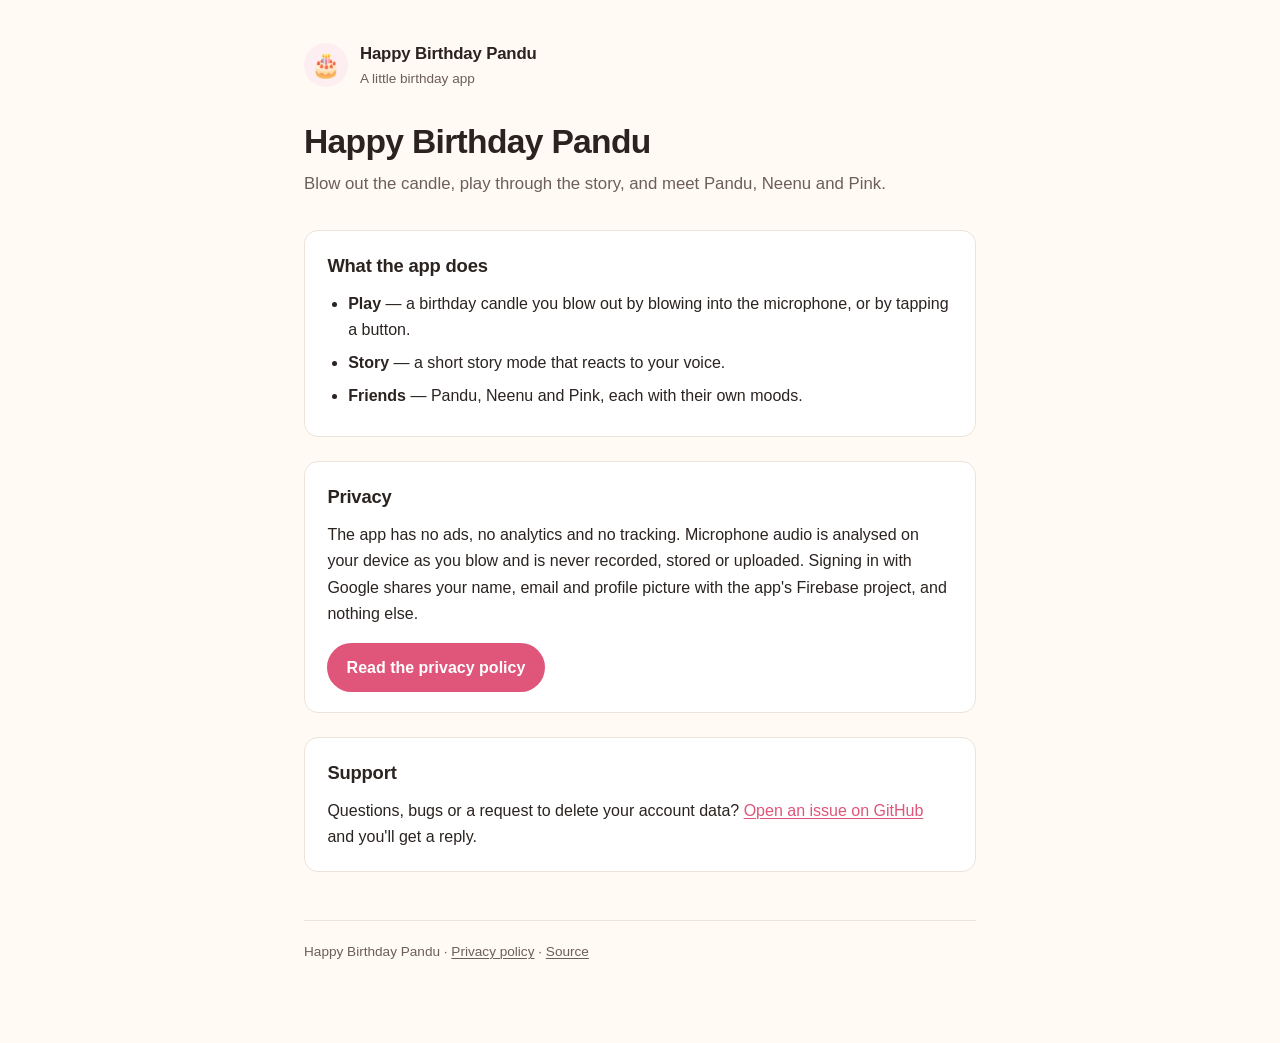
==== docs/index.html @ 3a4f0444 "Add GitHub Pages site with privacy policy Public site for the Happy Birthday Pandu app, served from " ====
<!doctype html>
<html lang="en">
<head>
<meta charset="utf-8">
<meta name="viewport" content="width=device-width, initial-scale=1">
<title>Happy Birthday Pandu</title>
<meta name="description" content="Happy Birthday Pandu is a playful birthday app with a candle you blow out, a story mode and a cast of panda friends.">
<link rel="stylesheet" href="style.css">
<link rel="icon" href="data:image/svg+xml,%3Csvg xmlns='http://www.w3.org/2000/svg' viewBox='0 0 100 100'%3E%3Ctext y='.9em' font-size='90'%3E%F0%9F%8E%82%3C/text%3E%3C/svg%3E">
</head>
<body>
<div class="wrap">

  <header class="site">
    <div class="mark" aria-hidden="true">🎂</div>
    <div>
      <div class="name">Happy Birthday Pandu</div>
      <div class="sub">A little birthday app</div>
    </div>
  </header>

  <h1>Happy Birthday Pandu</h1>
  <p class="lede">Blow out the candle, play through the story, and meet Pandu, Neenu and Pink.</p>

  <div class="card">
    <h2>What the app does</h2>
    <ul>
      <li><strong>Play</strong> — a birthday candle you blow out by blowing into the microphone, or by tapping a button.</li>
      <li><strong>Story</strong> — a short story mode that reacts to your voice.</li>
      <li><strong>Friends</strong> — Pandu, Neenu and Pink, each with their own moods.</li>
    </ul>
  </div>

  <div class="card">
    <h2>Privacy</h2>
    <p>The app has no ads, no analytics and no tracking. Microphone audio is analysed on your device as you blow and is never recorded, stored or uploaded. Signing in with Google shares your name, email and profile picture with the app's Firebase project, and nothing else.</p>
    <p><a class="btn" href="privacy/">Read the privacy policy</a></p>
  </div>

  <div class="card">
    <h2>Support</h2>
    <p>Questions, bugs or a request to delete your account data? <a href="https://github.com/iamvipinvijayan/Happy-Birthday-Pandu/issues">Open an issue on GitHub</a> and you'll get a reply.</p>
  </div>

  <footer class="site">
    <p>Happy Birthday Pandu · <a href="privacy/">Privacy policy</a> · <a href="https://github.com/iamvipinvijayan/Happy-Birthday-Pandu">Source</a></p>
  </footer>

</div>
</body>
</html>
---- docs/style.css ----
:root {
  --bg: #fffaf3;
  --surface: #ffffff;
  --text: #2a2320;
  --muted: #6b5f58;
  --accent: #e0557a;
  --accent-soft: #fdeef2;
  --border: #ece3db;
  --radius: 14px;
}

@media (prefers-color-scheme: dark) {
  :root:not([data-theme="light"]) {
    --bg: #17120f;
    --surface: #211a16;
    --text: #f2e9e2;
    --muted: #b3a49b;
    --accent: #ff8fab;
    --accent-soft: #31211f;
    --border: #352a24;
  }
}

:root[data-theme="dark"] {
  --bg: #17120f;
  --surface: #211a16;
  --text: #f2e9e2;
  --muted: #b3a49b;
  --accent: #ff8fab;
  --accent-soft: #31211f;
  --border: #352a24;
}

* { box-sizing: border-box; }

html { -webkit-text-size-adjust: 100%; }

body {
  margin: 0;
  background: var(--bg);
  color: var(--text);
  font: 16px/1.65 -apple-system, BlinkMacSystemFont, "Segoe UI", Roboto, "Helvetica Neue", Arial, sans-serif;
}

.wrap {
  max-width: 44rem;
  margin: 0 auto;
  padding: 2.5rem 16px 4rem;
}

header.site {
  display: flex;
  align-items: center;
  gap: .75rem;
  margin-bottom: 2rem;
}

header.site .mark {
  width: 2.75rem;
  height: 2.75rem;
  flex: none;
  display: grid;
  place-items: center;
  font-size: 1.5rem;
  background: var(--accent-soft);
  border-radius: 50%;
}

header.site .name {
  font-weight: 650;
  font-size: 1.05rem;
  letter-spacing: -.01em;
}

header.site .sub {
  color: var(--muted);
  font-size: .85rem;
}

h1 {
  font-size: clamp(1.6rem, 5vw, 2.1rem);
  line-height: 1.2;
  letter-spacing: -.02em;
  margin: 0 0 .5rem;
}

h2 {
  font-size: 1.15rem;
  letter-spacing: -.01em;
  margin: 2.25rem 0 .6rem;
  padding-top: 1.25rem;
  border-top: 1px solid var(--border);
}

h2:first-of-type { border-top: 0; padding-top: 0; }

h3 { font-size: 1rem; margin: 1.5rem 0 .4rem; }

p, ul, ol { margin: 0 0 1rem; }

ul, ol { padding-left: 1.3rem; }

li { margin-bottom: .4rem; }

a { color: var(--accent); text-decoration-thickness: 1px; text-underline-offset: 2px; }

.lede {
  font-size: 1.05rem;
  color: var(--muted);
  margin-bottom: 2rem;
}

.meta {
  font-size: .85rem;
  color: var(--muted);
  margin-bottom: 2rem;
}

.card {
  background: var(--surface);
  border: 1px solid var(--border);
  border-radius: var(--radius);
  padding: 1.25rem 1.4rem;
  margin: 0 0 1.5rem;
}

.card p:last-child, .card ul:last-child { margin-bottom: 0; }

.card h2 { border-top: 0; padding-top: 0; margin-top: 0; }

.btn {
  display: inline-block;
  background: var(--accent);
  color: #fff;
  padding: .7rem 1.2rem;
  border-radius: 999px;
  font-weight: 600;
  text-decoration: none;
}

.btn:hover { opacity: .9; }

table {
  width: 100%;
  border-collapse: collapse;
  margin: 0 0 1.25rem;
  font-size: .95rem;
  display: block;
  overflow-x: auto;
}

th, td {
  text-align: left;
  padding: .6rem .7rem;
  border-bottom: 1px solid var(--border);
  vertical-align: top;
}

th { font-weight: 650; }

code {
  font-family: ui-monospace, SFMono-Regular, Menlo, Consolas, monospace;
  font-size: .9em;
  background: var(--accent-soft);
  padding: .1em .35em;
  border-radius: 5px;
}

footer.site {
  margin-top: 3rem;
  padding-top: 1.25rem;
  border-top: 1px solid var(--border);
  color: var(--muted);
  font-size: .85rem;
}

footer.site a { color: var(--muted); }
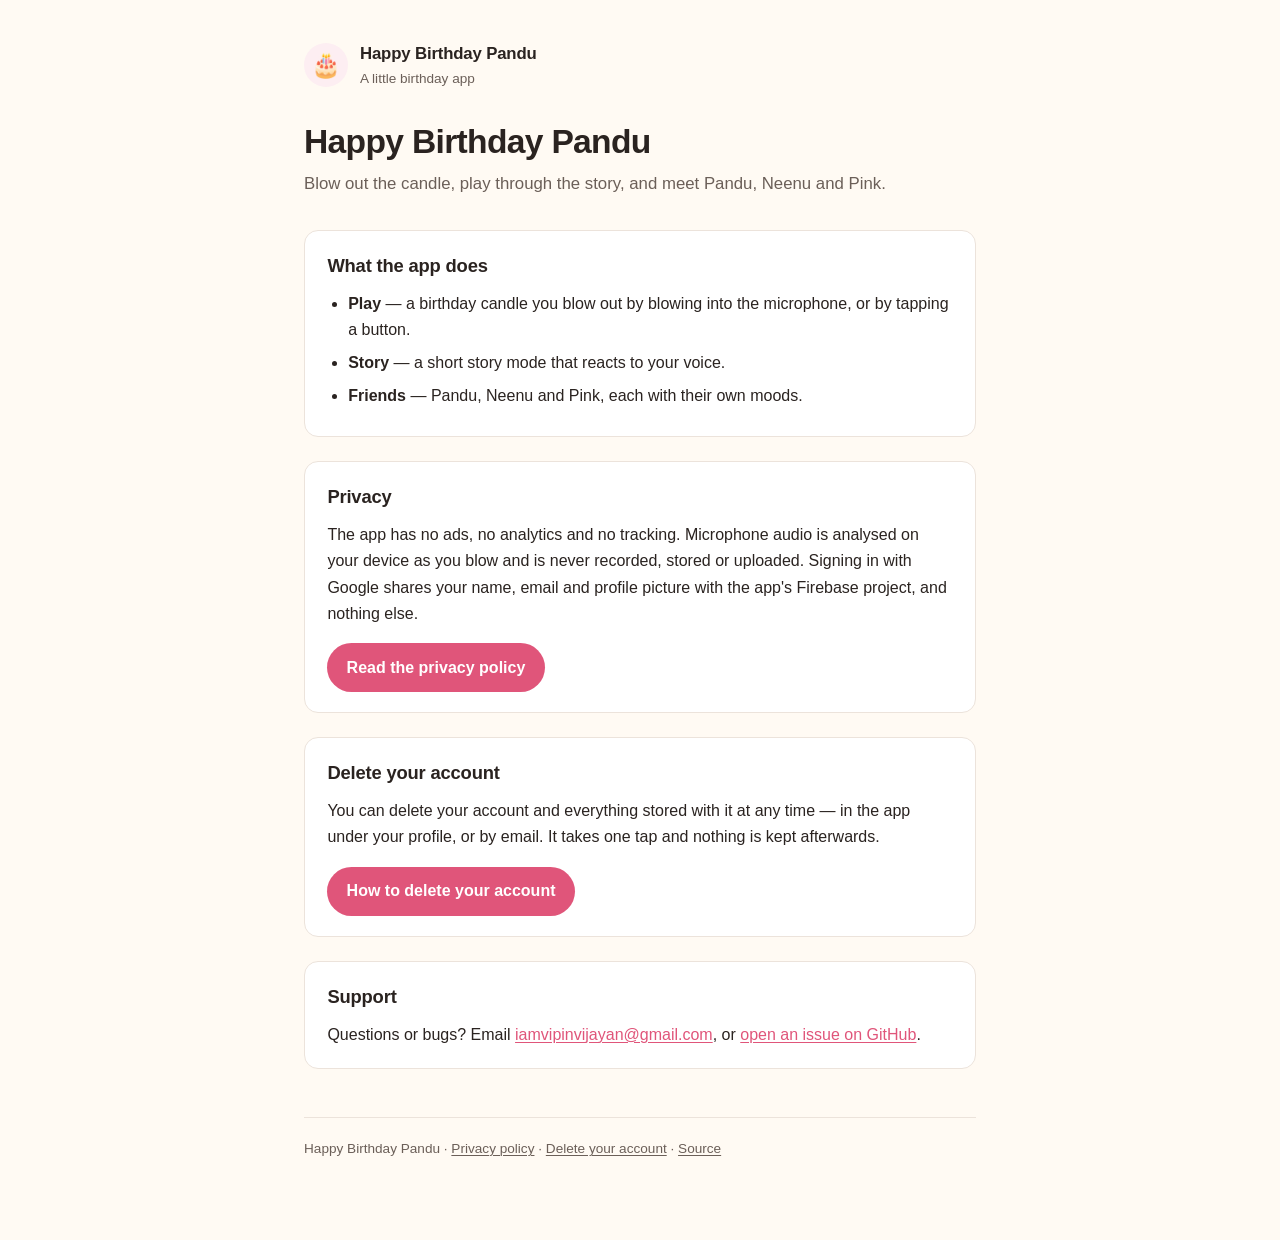
==== commit 0edf498b: "Add account deletion page and point the policy at it Google Play requires a public, no-login page de" ====
--- a/docs/index.html
+++ b/docs/index.html
@@ -38,12 +38,18 @@
   </div>
 
   <div class="card">
+    <h2>Delete your account</h2>
+    <p>You can delete your account and everything stored with it at any time — in the app under your profile, or by email. It takes one tap and nothing is kept afterwards.</p>
+    <p><a class="btn" href="delete-account/">How to delete your account</a></p>
+  </div>
+
+  <div class="card">
     <h2>Support</h2>
-    <p>Questions, bugs or a request to delete your account data? <a href="https://github.com/iamvipinvijayan/Happy-Birthday-Pandu/issues">Open an issue on GitHub</a> and you'll get a reply.</p>
+    <p>Questions or bugs? Email <a href="mailto:iamvipinvijayan@gmail.com">iamvipinvijayan@gmail.com</a>, or <a href="https://github.com/iamvipinvijayan/Happy-Birthday-Pandu/issues">open an issue on GitHub</a>.</p>
   </div>
 
   <footer class="site">
-    <p>Happy Birthday Pandu · <a href="privacy/">Privacy policy</a> · <a href="https://github.com/iamvipinvijayan/Happy-Birthday-Pandu">Source</a></p>
+    <p>Happy Birthday Pandu · <a href="privacy/">Privacy policy</a> · <a href="delete-account/">Delete your account</a> · <a href="https://github.com/iamvipinvijayan/Happy-Birthday-Pandu">Source</a></p>
   </footer>
 
 </div>
--- a/docs/style.css
+++ b/docs/style.css
@@ -175,3 +175,39 @@
 }
 
 footer.site a { color: var(--muted); }
+
+.kv {
+  display: grid;
+  grid-template-columns: minmax(7.5rem, auto) 1fr;
+  gap: .45rem 1rem;
+  margin: 0;
+}
+
+.kv dt {
+  color: var(--muted);
+  font-size: .9rem;
+}
+
+.kv dd { margin: 0; }
+
+@media (max-width: 26rem) {
+  .kv { grid-template-columns: 1fr; gap: 0 0; }
+  .kv dt { margin-top: .7rem; }
+  .kv dt:first-child { margin-top: 0; }
+}
+
+.identity { border-left: 3px solid var(--accent); }
+
+.tag {
+  display: inline-block;
+  vertical-align: middle;
+  font-size: .7rem;
+  font-weight: 650;
+  letter-spacing: .04em;
+  text-transform: uppercase;
+  color: var(--accent);
+  background: var(--accent-soft);
+  border-radius: 999px;
+  padding: .2rem .55rem;
+  margin-left: .4rem;
+}
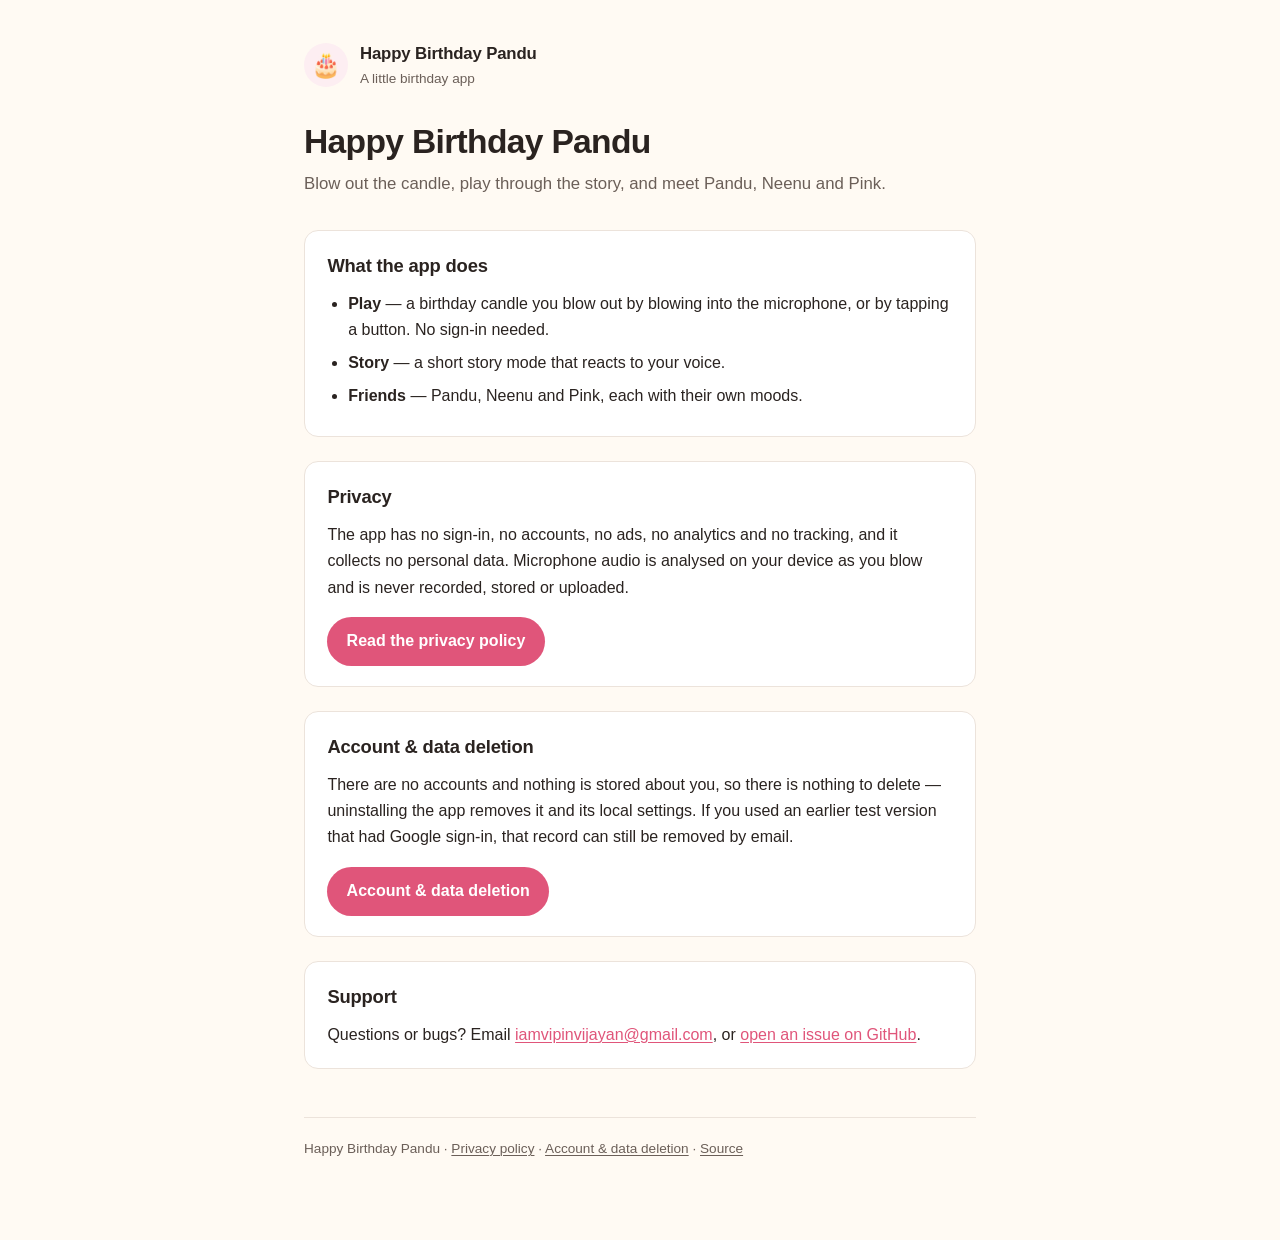
==== commit 2d1d47e1: "Rewrite privacy and deletion pages: the app no longer has sign-in Version 1.0.3 of the app removes G" ====
--- a/docs/index.html
+++ b/docs/index.html
@@ -25,7 +25,7 @@
   <div class="card">
     <h2>What the app does</h2>
     <ul>
-      <li><strong>Play</strong> — a birthday candle you blow out by blowing into the microphone, or by tapping a button.</li>
+      <li><strong>Play</strong> — a birthday candle you blow out by blowing into the microphone, or by tapping a button. No sign-in needed.</li>
       <li><strong>Story</strong> — a short story mode that reacts to your voice.</li>
       <li><strong>Friends</strong> — Pandu, Neenu and Pink, each with their own moods.</li>
     </ul>
@@ -33,14 +33,14 @@
 
   <div class="card">
     <h2>Privacy</h2>
-    <p>The app has no ads, no analytics and no tracking. Microphone audio is analysed on your device as you blow and is never recorded, stored or uploaded. Signing in with Google shares your name, email and profile picture with the app's Firebase project, and nothing else.</p>
+    <p>The app has no sign-in, no accounts, no ads, no analytics and no tracking, and it collects no personal data. Microphone audio is analysed on your device as you blow and is never recorded, stored or uploaded.</p>
     <p><a class="btn" href="privacy/">Read the privacy policy</a></p>
   </div>
 
   <div class="card">
-    <h2>Delete your account</h2>
-    <p>You can delete your account and everything stored with it at any time — in the app under your profile, or by email. It takes one tap and nothing is kept afterwards.</p>
-    <p><a class="btn" href="delete-account/">How to delete your account</a></p>
+    <h2>Account &amp; data deletion</h2>
+    <p>There are no accounts and nothing is stored about you, so there is nothing to delete — uninstalling the app removes it and its local settings. If you used an earlier test version that had Google sign-in, that record can still be removed by email.</p>
+    <p><a class="btn" href="delete-account/">Account &amp; data deletion</a></p>
   </div>
 
   <div class="card">
@@ -49,7 +49,7 @@
   </div>
 
   <footer class="site">
-    <p>Happy Birthday Pandu · <a href="privacy/">Privacy policy</a> · <a href="delete-account/">Delete your account</a> · <a href="https://github.com/iamvipinvijayan/Happy-Birthday-Pandu">Source</a></p>
+    <p>Happy Birthday Pandu · <a href="privacy/">Privacy policy</a> · <a href="delete-account/">Account &amp; data deletion</a> · <a href="https://github.com/iamvipinvijayan/Happy-Birthday-Pandu">Source</a></p>
   </footer>
 
 </div>
